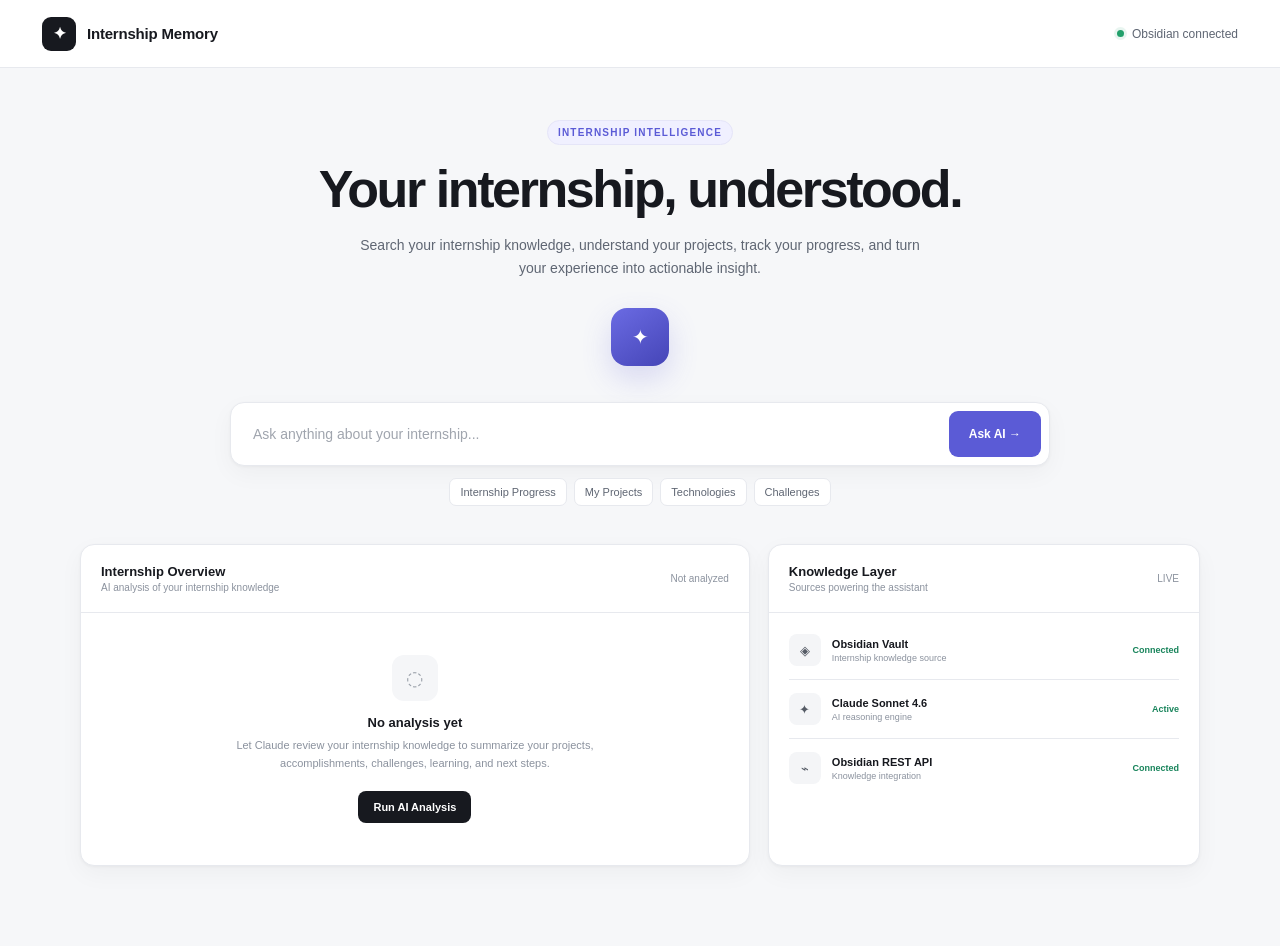
==== frontend/index.html @ 5cf458cc "Initial project deployment" ====
<!DOCTYPE html>
<html lang="en">

<head>

    <meta charset="UTF-8">

    <meta
        name="viewport"
        content="width=device-width, initial-scale=1.0"
    >

    <title>Internship Memory</title>

    <link
        rel="stylesheet"
        href="style.css"
    >

</head>


<body>


<!-- =========================================================
     TOP BAR
========================================================= -->

<header class="topbar">

    <div class="brand">

        <div class="brand-mark">
            ✦
        </div>

        <div class="brand-name">
            Internship Memory
        </div>

    </div>


    <div class="connection">

        <span class="connection-dot"></span>

        Obsidian connected

    </div>

</header>



<!-- =========================================================
     MAIN PAGE
========================================================= -->

<main class="page">


    <!-- =====================================================
         HERO
    ===================================================== -->

    <section class="hero">

        <div class="eyebrow">
            INTERNSHIP INTELLIGENCE
        </div>


        <h1>
            Your internship, understood.
        </h1>


        <p>
            Search your internship knowledge, understand your
            projects, track your progress, and turn your
            experience into actionable insight.
        </p>


        <div class="ai-core">
            ✦
        </div>

    </section>



    <!-- =====================================================
         ASK AI
    ===================================================== -->

    <section class="ask-section">

        <div class="ask-card">

            <div class="ask-row">

                <input
                    id="question"
                    class="question-input"
                    type="text"
                    placeholder="Ask anything about your internship..."
                    autocomplete="off"
                    onkeydown="handleEnter(event)"
                >


                <button
                    id="askButton"
                    class="ask-button"
                    onclick="askQuestion()"
                >
                    Ask AI →
                </button>

            </div>

        </div>



        <!-- =================================================
             QUICK PROMPTS
        ================================================= -->

        <div class="quick-prompts">


            <button
                class="quick-prompt"
                onclick="quickAsk('Summarize my internship progress so far.')"
            >
                Internship Progress
            </button>


            <button
                class="quick-prompt"
                onclick="quickAsk('What projects did I work on during my internship?')"
            >
                My Projects
            </button>


            <button
                class="quick-prompt"
                onclick="quickAsk('What technologies and tools did I use during my internship?')"
            >
                Technologies
            </button>


            <button
                class="quick-prompt"
                onclick="quickAsk('What challenges and blockers did I encounter during my internship?')"
            >
                Challenges
            </button>


        </div>

    </section>



    <!-- =====================================================
         AI RESPONSE
    ===================================================== -->

    <section
        id="answerWrapper"
        class="answer-wrapper"
    >

        <div class="answer-card">


            <!-- ANSWER HEADER -->

            <div class="answer-header">

                <div>

                    <div class="answer-title">
                        AI Response
                    </div>

                </div>


                <div class="answer-label">
                    INTERNSHIP KNOWLEDGE
                </div>

            </div>



            <!-- ANSWER CONTENT -->

            <div
                id="answerContent"
                class="answer-content"
            ></div>


        </div>

    </section>



    <!-- =====================================================
         DASHBOARD
    ===================================================== -->

    <section class="dashboard">


        <!-- =================================================
             INTERNSHIP OVERVIEW
        ================================================= -->

        <div class="panel">


            <!-- PANEL HEADER -->

            <div class="panel-header">

                <div>

                    <div class="panel-heading">

                        <strong>
                            Internship Overview
                        </strong>

                    </div>


                    <div class="panel-subtitle">

                        AI analysis of your internship
                        knowledge

                    </div>

                </div>


                <span
                    id="healthStatus"
                    class="panel-status"
                >
                    Not analyzed
                </span>

            </div>



            <!-- =================================================
                 EMPTY STATE
            ================================================= -->

            <div
                id="healthEmpty"
                class="health-empty"
            >

                <div class="empty-symbol">
                    ◌
                </div>


                <h3>
                    No analysis yet
                </h3>


                <p>
                    Let Claude review your internship knowledge
                    to summarize your projects, accomplishments,
                    challenges, learning, and next steps.
                </p>


                <button
                    id="healthButton"
                    class="health-button"
                    onclick="healthCheck()"
                >
                    Run AI Analysis
                </button>

            </div>



            <!-- =================================================
                 HEALTH CONTENT
            ================================================= -->

            <div
                id="healthContent"
                class="health-content"
            >


                <!-- SUMMARY -->

                <div class="health-summary">


                    <div class="health-status-left">

                        <span
                            id="healthIndicator"
                            class="health-indicator"
                        ></span>


                        <div>

                            <strong
                                id="healthTitle"
                            >
                                Internship Progress
                            </strong>


                            <span>
                                AI-generated assessment
                            </span>

                        </div>

                    </div>


                    <button
                        class="reanalyze-button"
                        onclick="healthCheck()"
                    >
                        Re-analyze
                    </button>

                </div>



                <!-- =================================================
                     STATISTICS
                ================================================= -->

                <div class="health-stats">


                    <!-- PROJECTS -->

                    <div class="health-stat high">

                        <span
                            id="highCount"
                            class="health-stat-number"
                        >
                            0
                        </span>


                        <span class="health-stat-label">
                            Projects
                        </span>

                    </div>



                    <!-- CHALLENGES -->

                    <div class="health-stat attention">

                        <span
                            id="attentionCount"
                            class="health-stat-number"
                        >
                            0
                        </span>


                        <span class="health-stat-label">
                            Challenges
                        </span>

                    </div>



                    <!-- TECHNOLOGIES -->

                    <div class="health-stat track">

                        <span
                            id="trackCount"
                            class="health-stat-number"
                        >
                            0
                        </span>


                        <span class="health-stat-label">
                            Technologies
                        </span>

                    </div>


                </div>



                <!-- =================================================
                     FINDINGS
                ================================================= -->

                <div
                    id="healthFindings"
                    class="health-findings"
                ></div>



                <!-- =================================================
                     NEXT STEPS
                ================================================= -->

                <div class="actions">


                    <div class="section-label">

                        Recommended Next Steps

                    </div>


                    <div
                        id="recommendedActions"
                        class="recommended-actions"
                    ></div>


                </div>


            </div>

        </div>



        <!-- =================================================
             KNOWLEDGE LAYER
        ================================================= -->

        <div class="panel">


            <!-- PANEL HEADER -->

            <div class="panel-header">

                <div>

                    <div class="panel-heading">

                        <strong>
                            Knowledge Layer
                        </strong>

                    </div>


                    <div class="panel-subtitle">

                        Sources powering the assistant

                    </div>

                </div>


                <span class="panel-status">
                    LIVE
                </span>

            </div>



            <!-- KNOWLEDGE COMPONENTS -->

            <div class="knowledge-body">


                <!-- =================================================
                     OBSIDIAN
                ================================================= -->

                <div class="knowledge-row">


                    <div class="knowledge-icon">
                        ◈
                    </div>


                    <div class="knowledge-info">

                        <strong>
                            Obsidian Vault
                        </strong>


                        <span>
                            Internship knowledge source
                        </span>

                    </div>


                    <div class="live-badge">
                        Connected
                    </div>

                </div>



                <!-- =================================================
                     CLAUDE
                ================================================= -->

                <div class="knowledge-row">


                    <div class="knowledge-icon">
                        ✦
                    </div>


                    <div class="knowledge-info">

                        <strong>
                            Claude Sonnet 4.6
                        </strong>


                        <span>
                            AI reasoning engine
                        </span>

                    </div>


                    <div class="live-badge">
                        Active
                    </div>

                </div>



                <!-- =================================================
                     REST API
                ================================================= -->

                <div class="knowledge-row">


                    <div class="knowledge-icon">
                        ⌁
                    </div>


                    <div class="knowledge-info">

                        <strong>
                            Obsidian REST API
                        </strong>


                        <span>
                            Knowledge integration
                        </span>

                    </div>


                    <div class="live-badge">
                        Connected
                    </div>

                </div>


            </div>

        </div>


    </section>


</main>



<!-- =========================================================
     JAVASCRIPT
========================================================= -->

<script src="script.js"></script>


</body>

</html>
---- frontend/style.css ----
/* =====================================================
   GLOBAL
===================================================== */

* {
    box-sizing: border-box;
}


:root {

    --background: #f6f7f9;

    --surface: #ffffff;

    --surface-soft: #fafafa;

    --border: #e7e9ee;

    --border-dark: #dfe2e8;

    --text: #17191f;

    --text-secondary: #5f6673;

    --text-muted: #8b929e;

    --primary: #5b5bd6;

    --primary-dark: #4747b8;

    --primary-soft: #f0f0ff;

    --red: #dc3f4f;

    --orange: #c87500;

    --green: #18845b;

    --green-soft: #edf9f4;

    --blue: #3b82c4;

    --purple: #7c5fc4;

    --shadow:
        0 1px 3px rgba(0, 0, 0, 0.04),
        0 8px 25px rgba(0, 0, 0, 0.04);
}


body {

    margin: 0;

    background: var(--background);

    color: var(--text);

    font-family:
        Inter,
        -apple-system,
        BlinkMacSystemFont,
        "Segoe UI",
        Roboto,
        Arial,
        sans-serif;

    min-height: 100vh;
}


button,
input {

    font-family: inherit;
}


/* =====================================================
   TOP BAR
===================================================== */

.topbar {

    height: 68px;

    background: rgba(255, 255, 255, 0.94);

    border-bottom: 1px solid var(--border);

    display: flex;

    align-items: center;

    justify-content: space-between;

    padding: 0 42px;

    position: sticky;

    top: 0;

    z-index: 10;

    backdrop-filter: blur(14px);
}


.brand {

    display: flex;

    align-items: center;

    gap: 11px;
}


.brand-mark {

    width: 34px;

    height: 34px;

    border-radius: 9px;

    display: flex;

    align-items: center;

    justify-content: center;

    background: #17191f;

    color: white;

    font-size: 16px;

    font-weight: 700;
}


.brand-name {

    font-size: 15px;

    font-weight: 650;

    letter-spacing: -0.2px;
}


.connection {

    display: flex;

    align-items: center;

    gap: 8px;

    font-size: 12px;

    color: var(--text-secondary);
}


.connection-dot {

    width: 7px;

    height: 7px;

    border-radius: 50%;

    background: #22a06b;

    box-shadow:
        0 0 0 3px rgba(34, 160, 107, 0.10);
}


/* =====================================================
   PAGE
===================================================== */

.page {

    width: min(
        1120px,
        calc(100% - 48px)
    );

    margin: 0 auto;

    padding: 52px 0 80px;
}


/* =====================================================
   HERO
===================================================== */

.hero {

    max-width: 760px;

    margin: 0 auto 36px;

    text-align: center;
}


.eyebrow {

    display: inline-flex;

    align-items: center;

    padding: 6px 10px;

    border: 1px solid #e5e5f8;

    background: var(--primary-soft);

    border-radius: 20px;

    color: var(--primary);

    font-size: 10px;

    font-weight: 700;

    letter-spacing: 1.2px;

    margin-bottom: 17px;
}


.hero h1 {

    margin: 0;

    font-size: clamp(
        34px,
        5vw,
        52px
    );

    line-height: 1.05;

    letter-spacing: -2.4px;

    font-weight: 700;
}


.hero p {

    max-width: 590px;

    margin: 17px auto 0;

    color: var(--text-secondary);

    font-size: 14px;

    line-height: 1.7;
}


.ai-core {

    width: 58px;

    height: 58px;

    margin: 27px auto 0;

    border-radius: 16px;

    background:
        linear-gradient(
            145deg,
            #6b6be3,
            #4545b7
        );

    display: flex;

    align-items: center;

    justify-content: center;

    color: white;

    font-size: 20px;

    box-shadow:
        0 12px 30px
        rgba(91, 91, 214, 0.20);
}


/* =====================================================
   ASK AI
===================================================== */

.ask-section {

    max-width: 820px;

    margin: 0 auto;
}


.ask-card {

    background: var(--surface);

    border: 1px solid var(--border);

    border-radius: 14px;

    padding: 8px;

    box-shadow: var(--shadow);

    transition: 0.2s ease;
}


.ask-card:focus-within {

    border-color: #bdbdf1;

    box-shadow:
        0 1px 3px rgba(0,0,0,.04),
        0 8px 28px rgba(91,91,214,.08);
}


.ask-row {

    display: flex;

    gap: 8px;
}


.question-input {

    flex: 1;

    border: 0;

    outline: none;

    background: transparent;

    padding: 15px 14px;

    font-size: 14px;

    color: var(--text);
}


.question-input::placeholder {

    color: #a0a5ae;
}


.ask-button {

    border: 0;

    background: var(--primary);

    color: white;

    border-radius: 9px;

    padding: 0 20px;

    font-size: 12px;

    font-weight: 650;

    cursor: pointer;

    transition: 0.2s;
}


.ask-button:hover {

    background: var(--primary-dark);
}


.ask-button:disabled {

    opacity: 0.55;

    cursor: not-allowed;
}


/* =====================================================
   QUICK PROMPTS
===================================================== */

.quick-prompts {

    display: flex;

    align-items: center;

    justify-content: center;

    flex-wrap: wrap;

    gap: 7px;

    margin-top: 12px;
}


.quick-prompt {

    border: 1px solid var(--border);

    background: white;

    color: var(--text-secondary);

    border-radius: 7px;

    padding: 7px 10px;

    font-size: 11px;

    cursor: pointer;

    transition: 0.18s;
}


.quick-prompt:hover {

    border-color: #c9c9ef;

    background: var(--primary-soft);

    color: var(--primary);
}


/* =====================================================
   AI ANSWER
===================================================== */

.answer-wrapper {

    display: none;

    max-width: 820px;

    margin: 20px auto 0;
}


.answer-card {

    background: white;

    border: 1px solid var(--border);

    border-radius: 14px;

    padding: 24px;

    box-shadow: var(--shadow);
}


.answer-header {

    display: flex;

    align-items: center;

    justify-content: space-between;

    padding-bottom: 15px;

    margin-bottom: 16px;

    border-bottom: 1px solid var(--border);
}


.answer-title {

    font-size: 13px;

    font-weight: 650;
}


.answer-label {

    font-size: 10px;

    color: var(--primary);

    background: var(--primary-soft);

    padding: 5px 8px;

    border-radius: 5px;

    font-weight: 650;
}


.answer-main {

    color: #292d35;

    font-size: 14px;

    line-height: 1.8;
}


/* =====================================================
   AI RESPONSE FORMATTING
===================================================== */

.ai-heading {

    margin: 18px 0 8px;

    color: var(--text);

    font-weight: 700;

    letter-spacing: -0.2px;
}


h2.ai-heading {

    font-size: 18px;

    line-height: 1.3;
}


h3.ai-heading {

    font-size: 15px;

    line-height: 1.4;
}


h4.ai-heading {

    font-size: 13px;

    line-height: 1.4;
}


.answer-main strong {

    color: var(--text);

    font-weight: 700;
}


.answer-main em {

    color: var(--text-secondary);
}


.ai-bullet {

    display: flex;

    align-items: flex-start;

    gap: 9px;

    margin: 7px 0;

    color: #424751;

    line-height: 1.6;
}


.ai-bullet span:first-child {

    color: var(--primary);

    font-weight: 700;

    flex-shrink: 0;
}


.ai-numbered {

    display: flex;

    align-items: flex-start;

    gap: 9px;

    margin: 8px 0;

    color: #424751;

    line-height: 1.6;
}


.ai-numbered .number {

    min-width: 20px;

    height: 20px;

    display: flex;

    align-items: center;

    justify-content: center;

    border-radius: 6px;

    background: var(--primary-soft);

    color: var(--primary);

    font-size: 9px;

    font-weight: 700;

    flex-shrink: 0;
}


.ai-divider {

    height: 1px;

    background: var(--border);

    margin: 17px 0;
}


.ai-space {

    height: 9px;
}


/* =====================================================
   KEY POINTS
===================================================== */

.answer-section {

    margin-top: 22px;

    padding-top: 18px;

    border-top: 1px solid var(--border);
}


.answer-section-title {

    margin-bottom: 10px;

    color: #6b7280;

    font-size: 9px;

    font-weight: 700;

    letter-spacing: .8px;

    text-transform: uppercase;
}


.key-points {

    display: flex;

    flex-direction: column;

    gap: 7px;
}


.key-point {

    display: flex;

    align-items: flex-start;

    gap: 9px;

    padding: 9px 11px;

    background: #fafafa;

    border: 1px solid #eceef1;

    border-radius: 7px;

    color: #555c68;

    font-size: 11px;

    line-height: 1.5;

    transition: .18s ease;
}


.key-point:hover {

    border-color: #dcdfea;

    background: #f8f8fb;
}


.point-icon {

    width: 17px;

    height: 17px;

    flex-shrink: 0;

    display: flex;

    align-items: center;

    justify-content: center;

    background: var(--green-soft);

    color: var(--green);

    border-radius: 50%;

    font-size: 9px;

    font-weight: 700;
}


/* =====================================================
   SOURCES
===================================================== */

.answer-sources {

    display: flex;

    flex-wrap: wrap;

    gap: 6px;
}


.answer-source {

    padding: 6px 9px;

    background: #f4f5f7;

    border: 1px solid #e5e7eb;

    border-radius: 6px;

    color: #5f6673;

    font-size: 9px;

    white-space: nowrap;

    transition: .18s ease;
}


.answer-source:hover {

    background: var(--primary-soft);

    border-color: #d9d9f4;

    color: var(--primary);
}


/* =====================================================
   AI LOADING
===================================================== */

.ai-loading {

    display: flex;

    align-items: center;

    gap: 9px;

    color: var(--primary);

    font-size: 12px;
}


.loading-dot {

    width: 7px;

    height: 7px;

    border-radius: 50%;

    background: var(--primary);

    animation: loadingPulse 1s infinite;
}


@keyframes loadingPulse {

    0%,
    100% {

        opacity: .3;

        transform: scale(.8);

    }

    50% {

        opacity: 1;

        transform: scale(1);

    }
}


/* =====================================================
   ANSWER ERROR
===================================================== */

.answer-error {

    display: flex;

    flex-direction: column;

    gap: 5px;

    color: var(--red);

    font-size: 12px;
}


.answer-error span {

    color: #737987;

    font-size: 10px;
}


/* =====================================================
   DASHBOARD
===================================================== */

.dashboard {

    display: grid;

    grid-template-columns:
        1.55fr 1fr;

    gap: 18px;

    margin-top: 38px;
}


.panel {

    background: white;

    border: 1px solid var(--border);

    border-radius: 14px;

    box-shadow: var(--shadow);

    overflow: hidden;
}


.panel-header {

    display: flex;

    align-items: center;

    justify-content: space-between;

    padding: 19px 20px;

    border-bottom: 1px solid var(--border);
}


.panel-heading {

    display: flex;

    align-items: center;

    gap: 9px;
}


.panel-heading strong {

    font-size: 13px;

    font-weight: 650;
}


.panel-subtitle {

    font-size: 10px;

    color: var(--text-muted);

    margin-top: 3px;
}


.panel-status {

    font-size: 10px;

    color: var(--text-muted);
}


/* =====================================================
   HEALTH EMPTY
===================================================== */

.health-empty {

    padding: 42px 25px;

    text-align: center;
}


.empty-symbol {

    width: 46px;

    height: 46px;

    margin: 0 auto 14px;

    border-radius: 12px;

    display: flex;

    align-items: center;

    justify-content: center;

    background: #f5f6f8;

    color: #9ba1aa;

    font-size: 20px;
}


.health-empty h3 {

    margin: 0;

    font-size: 13px;

    font-weight: 650;
}


.health-empty p {

    max-width: 380px;

    margin: 7px auto 19px;

    color: var(--text-muted);

    font-size: 11px;

    line-height: 1.6;
}


.health-button {

    border: 0;

    background: #17191f;

    color: white;

    border-radius: 8px;

    padding: 10px 15px;

    font-size: 11px;

    font-weight: 650;

    cursor: pointer;

    transition: .18s ease;
}


.health-button:hover {

    background: #30333b;

    transform: translateY(-1px);
}


.health-button:disabled {

    opacity: .6;

    cursor: wait;

    transform: none;
}


/* =====================================================
   HEALTH CONTENT
===================================================== */

.health-content {

    display: none;

    padding: 18px 20px 22px;
}


.health-summary {

    display: flex;

    align-items: center;

    justify-content: space-between;

    padding: 13px;

    background: var(--surface-soft);

    border: 1px solid var(--border);

    border-radius: 9px;

    margin-bottom: 14px;
}


.health-status-left {

    display: flex;

    align-items: center;

    gap: 9px;
}


.health-indicator {

    width: 8px;

    height: 8px;

    border-radius: 50%;

    background: var(--orange);

    box-shadow:
        0 0 0 3px
        rgba(200, 117, 0, .08);
}


.health-status-left strong {

    display: block;

    font-size: 12px;
}


.health-status-left span {

    display: block;

    margin-top: 3px;

    font-size: 9px;

    color: var(--text-muted);
}


.reanalyze-button {

    border: 1px solid var(--border-dark);

    background: white;

    color: var(--text-secondary);

    border-radius: 6px;

    padding: 6px 9px;

    font-size: 10px;

    cursor: pointer;

    transition: .18s ease;
}


.reanalyze-button:hover {

    border-color: #c8cad1;

    background: #fafafa;
}


/* =====================================================
   HEALTH STATS
===================================================== */

.health-stats {

    display: grid;

    grid-template-columns:
        repeat(3, 1fr);

    gap: 8px;

    margin-bottom: 16px;
}


.health-stat {

    padding: 12px;

    border: 1px solid var(--border);

    border-radius: 8px;

    background: white;

    transition: .18s ease;
}


.health-stat:hover {

    transform: translateY(-1px);

    box-shadow:
        0 5px 15px
        rgba(0,0,0,.035);
}


.health-stat-number {

    display: block;

    font-size: 21px;

    font-weight: 700;

    line-height: 1;
}


.health-stat-label {

    display: block;

    margin-top: 6px;

    font-size: 9px;

    color: var(--text-muted);
}


.health-stat.high .health-stat-number {

    color: var(--primary);
}


.health-stat.attention .health-stat-number {

    color: var(--orange);
}


.health-stat.track .health-stat-number {

    color: var(--green);
}


/* =====================================================
   FINDINGS
===================================================== */

.section-label {

    margin: 22px 0 10px;

    font-size: 9px;

    font-weight: 700;

    text-transform: uppercase;

    letter-spacing: .7px;

    color: var(--text-muted);
}


.finding {

    border: 1px solid var(--border);

    border-radius: 9px;

    margin-bottom: 7px;

    overflow: hidden;

    background: white;

    transition:
        border-color .2s,
        box-shadow .2s;
}


.finding:hover {

    border-color: #d8dae0;

    box-shadow:
        0 3px 12px
        rgba(0,0,0,.025);
}


.finding-header {

    min-height: 51px;

    padding: 10px 12px;

    display: flex;

    align-items: center;

    justify-content: space-between;

    cursor: pointer;
}


.finding-header:hover {

    background: #fafafa;
}


.finding-main {

    display: flex;

    align-items: center;

    gap: 9px;
}


.finding-dot {

    width: 7px;

    height: 7px;

    border-radius: 50%;

    flex-shrink: 0;
}


/* =====================================================
   FINDING TYPES
===================================================== */

.finding-dot.project {

    background: var(--primary);

}


.finding-dot.accomplishment {

    background: var(--green);

}


.finding-dot.challenge {

    background: var(--orange);

}


.finding-dot.learning {

    background: var(--purple);

}


.finding-dot.focus {

    background: var(--blue);

}


/* Backward compatibility */

.finding-dot.high {

    background: var(--red);

}


.finding-dot.attention {

    background: var(--orange);

}


.finding-title {

    font-size: 11px;

    font-weight: 650;
}


.finding-arrow {

    color: #9ca1aa;

    font-size: 15px;

    line-height: 1;
}


.finding-body {

    display: none;

    padding:
        0 12px 14px 28px;

    border-top:
        1px solid var(--border);

    animation:
        revealFinding .18s ease;
}


@keyframes revealFinding {

    from {

        opacity: 0;

        transform:
            translateY(-3px);

    }

    to {

        opacity: 1;

        transform:
            translateY(0);

    }
}


.finding-field {

    margin-top: 12px;
}


.finding-label {

    font-size: 9px;

    font-weight: 700;

    color: var(--text-secondary);

    text-transform: uppercase;

    letter-spacing: .5px;
}


.finding-text {

    margin: 5px 0 0;

    color: var(--text-secondary);

    font-size: 10px;

    line-height: 1.6;
}


/* =====================================================
   SOURCES
===================================================== */

.sources {

    display: flex;

    flex-wrap: wrap;

    gap: 6px;

    margin-top: 8px;
}


.source {

    display: inline-flex;

    align-items: center;

    padding: 5px 8px;

    background: #f5f6f8;

    border: 1px solid #e5e7eb;

    border-radius: 6px;

    color: #5f6673;

    font-size: 9px;

    line-height: 1;

    white-space: nowrap;
}


/* =====================================================
   ACTIONS
===================================================== */

.actions {

    margin-top: 18px;

    padding-top: 16px;

    border-top:
        1px solid var(--border);
}


.action {

    display: flex;

    gap: 10px;

    padding: 9px 0;

    border-bottom:
        1px solid var(--border);
}


.action:last-child {

    border-bottom: 0;
}


.action-number {

    width: 21px;

    height: 21px;

    border-radius: 6px;

    display: flex;

    align-items: center;

    justify-content: center;

    background: #f2f3f5;

    color: #555b65;

    font-size: 9px;

    font-weight: 700;

    flex-shrink: 0;
}


.action-title {

    font-size: 10px;

    font-weight: 650;
}


.action-reason {

    margin-top: 3px;

    color: var(--text-muted);

    font-size: 9px;

    line-height: 1.5;
}


/* =====================================================
   KNOWLEDGE LAYER
===================================================== */

.knowledge-body {

    padding: 8px 20px 16px;
}


.knowledge-row {

    display: flex;

    align-items: center;

    gap: 11px;

    padding: 13px 0;

    border-bottom:
        1px solid var(--border);
}


.knowledge-row:last-child {

    border-bottom: 0;
}


.knowledge-icon {

    width: 32px;

    height: 32px;

    border-radius: 8px;

    display: flex;

    align-items: center;

    justify-content: center;

    background: #f4f5f7;

    color: #555b65;

    font-size: 13px;
}


.knowledge-info strong {

    display: block;

    font-size: 11px;

    font-weight: 650;
}


.knowledge-info span {

    display: block;

    margin-top: 3px;

    color: var(--text-muted);

    font-size: 9px;
}


.live-badge {

    margin-left: auto;

    color: var(--green);

    font-size: 9px;

    font-weight: 650;
}


/* =====================================================
   RESPONSIVE
===================================================== */

@media (max-width: 820px) {

    .topbar {

        padding: 0 20px;
    }


    .page {

        width:
            min(
                100% - 28px,
                700px
            );

        padding-top: 38px;
    }


    .dashboard {

        grid-template-columns: 1fr;
    }

}


@media (max-width: 560px) {

    .connection {

        display: none;
    }


    .hero h1 {

        letter-spacing: -1.7px;
    }


    .ask-row {

        flex-direction: column;
    }


    .ask-button {

        height: 42px;
    }


    .health-stats {

        grid-template-columns: 1fr;
    }


    .answer-card {

        padding: 18px;
    }


    .answer-header {

        align-items: flex-start;

        gap: 10px;
    }


    .health-summary {

        align-items: flex-start;

        gap: 10px;
    }


    .reanalyze-button {

        flex-shrink: 0;
    }

}
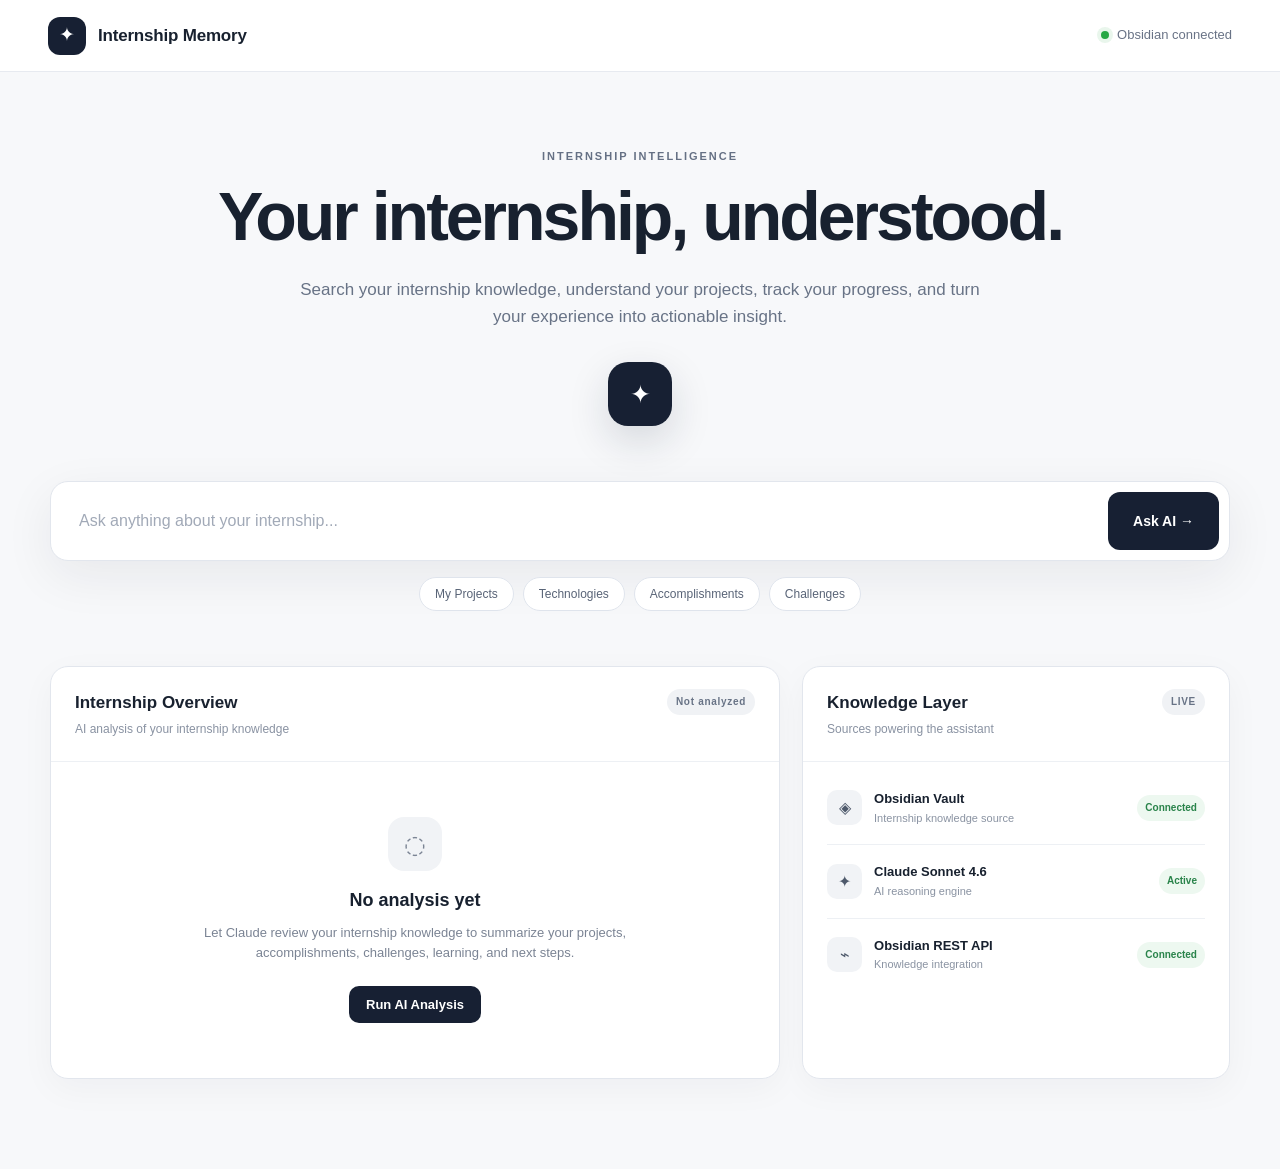
==== commit 952173d8: "Connect frontend to deployed API" ====
--- a/frontend/index.html
+++ b/frontend/index.html
@@ -2,7 +2,6 @@
 <html lang="en">
 
 <head>
-
     <meta charset="UTF-8">
 
     <meta
@@ -10,72 +9,47 @@
         content="width=device-width, initial-scale=1.0"
     >
 
-    <title>Internship Memory</title>
+    <title>AI Internship Memory Assistant</title>
 
     <link
         rel="stylesheet"
         href="style.css"
     >
-
 </head>
 
-
 <body>
 
-
-<!-- =========================================================
-     TOP BAR
-========================================================= -->
-
 <header class="topbar">
 
     <div class="brand">
-
-        <div class="brand-mark">
-            ✦
-        </div>
+        <div class="brand-mark">✦</div>
 
         <div class="brand-name">
             Internship Memory
         </div>
-
     </div>
 
-
     <div class="connection">
-
         <span class="connection-dot"></span>
-
         Obsidian connected
-
     </div>
 
 </header>
 
 
-
-<!-- =========================================================
-     MAIN PAGE
-========================================================= -->
-
 <main class="page">
 
-
-    <!-- =====================================================
-         HERO
-    ===================================================== -->
+    <!-- HERO -->
 
     <section class="hero">
 
         <div class="eyebrow">
             INTERNSHIP INTELLIGENCE
         </div>
-
 
         <h1>
             Your internship, understood.
         </h1>
-
 
         <p>
             Search your internship knowledge, understand your
@@ -83,7 +57,6 @@
             experience into actionable insight.
         </p>
 
-
         <div class="ai-core">
             ✦
         </div>
@@ -91,10 +64,7 @@
     </section>
 
 
-
-    <!-- =====================================================
-         ASK AI
-    ===================================================== -->
+    <!-- ASK AI -->
 
     <section class="ask-section">
 
@@ -108,9 +78,7 @@
                     type="text"
                     placeholder="Ask anything about your internship..."
                     autocomplete="off"
-                    onkeydown="handleEnter(event)"
                 >
-
 
                 <button
                     id="askButton"
@@ -125,21 +93,9 @@
         </div>
 
 
-
-        <!-- =================================================
-             QUICK PROMPTS
-        ================================================= -->
+        <!-- QUICK QUESTIONS -->
 
         <div class="quick-prompts">
-
-
-            <button
-                class="quick-prompt"
-                onclick="quickAsk('Summarize my internship progress so far.')"
-            >
-                Internship Progress
-            </button>
-
 
             <button
                 class="quick-prompt"
@@ -148,7 +104,6 @@
                 My Projects
             </button>
 
-
             <button
                 class="quick-prompt"
                 onclick="quickAsk('What technologies and tools did I use during my internship?')"
@@ -156,6 +111,12 @@
                 Technologies
             </button>
 
+            <button
+                class="quick-prompt"
+                onclick="quickAsk('What accomplishments did I achieve during my internship?')"
+            >
+                Accomplishments
+            </button>
 
             <button
                 class="quick-prompt"
@@ -164,16 +125,12 @@
                 Challenges
             </button>
 
-
         </div>
 
     </section>
 
 
-
-    <!-- =====================================================
-         AI RESPONSE
-    ===================================================== -->
+    <!-- AI RESPONSE -->
 
     <section
         id="answerWrapper"
@@ -182,19 +139,13 @@
 
         <div class="answer-card">
 
-
-            <!-- ANSWER HEADER -->
-
             <div class="answer-header">
 
                 <div>
-
                     <div class="answer-title">
                         AI Response
                     </div>
-
-                </div>
-
+                </div>
 
                 <div class="answer-label">
                     INTERNSHIP KNOWLEDGE
@@ -202,60 +153,43 @@
 
             </div>
 
-
-
-            <!-- ANSWER CONTENT -->
 
             <div
                 id="answerContent"
                 class="answer-content"
-            ></div>
-
+            >
+                Ask a question to search your internship knowledge.
+            </div>
 
         </div>
 
     </section>
 
 
-
-    <!-- =====================================================
-         DASHBOARD
-    ===================================================== -->
+    <!-- DASHBOARD -->
 
     <section class="dashboard">
 
 
-        <!-- =================================================
-             INTERNSHIP OVERVIEW
-        ================================================= -->
+        <!-- INTERNSHIP OVERVIEW -->
 
         <div class="panel">
 
-
-            <!-- PANEL HEADER -->
-
             <div class="panel-header">
 
                 <div>
 
                     <div class="panel-heading">
-
                         <strong>
                             Internship Overview
                         </strong>
-
-                    </div>
-
+                    </div>
 
                     <div class="panel-subtitle">
-
-                        AI analysis of your internship
-                        knowledge
-
-                    </div>
-
-                </div>
-
+                        AI analysis of your internship knowledge
+                    </div>
+
+                </div>
 
                 <span
                     id="healthStatus"
@@ -267,10 +201,7 @@
             </div>
 
 
-
-            <!-- =================================================
-                 EMPTY STATE
-            ================================================= -->
+            <!-- EMPTY STATE -->
 
             <div
                 id="healthEmpty"
@@ -281,18 +212,15 @@
                     ◌
                 </div>
 
-
                 <h3>
                     No analysis yet
                 </h3>
-
 
                 <p>
                     Let Claude review your internship knowledge
                     to summarize your projects, accomplishments,
                     challenges, learning, and next steps.
                 </p>
-
 
                 <button
                     id="healthButton"
@@ -305,21 +233,14 @@
             </div>
 
 
-
-            <!-- =================================================
-                 HEALTH CONTENT
-            ================================================= -->
+            <!-- HEALTH CONTENT -->
 
             <div
                 id="healthContent"
                 class="health-content"
             >
 
-
-                <!-- SUMMARY -->
-
                 <div class="health-summary">
-
 
                     <div class="health-status-left">
 
@@ -328,15 +249,11 @@
                             class="health-indicator"
                         ></span>
 
-
                         <div>
 
-                            <strong
-                                id="healthTitle"
-                            >
+                            <strong id="healthTitle">
                                 Internship Progress
                             </strong>
-
 
                             <span>
                                 AI-generated assessment
@@ -345,7 +262,6 @@
                         </div>
 
                     </div>
-
 
                     <button
                         class="reanalyze-button"
@@ -357,18 +273,11 @@
                 </div>
 
 
-
-                <!-- =================================================
-                     STATISTICS
-                ================================================= -->
+                <!-- STATISTICS -->
 
                 <div class="health-stats">
 
-
-                    <!-- PROJECTS -->
-
-                    <div class="health-stat high">
-
+                    <div class="health-stat">
                         <span
                             id="highCount"
                             class="health-stat-number"
@@ -376,19 +285,13 @@
                             0
                         </span>
 
-
                         <span class="health-stat-label">
                             Projects
                         </span>
-
-                    </div>
-
-
-
-                    <!-- CHALLENGES -->
-
-                    <div class="health-stat attention">
-
+                    </div>
+
+
+                    <div class="health-stat">
                         <span
                             id="attentionCount"
                             class="health-stat-number"
@@ -396,19 +299,13 @@
                             0
                         </span>
 
-
                         <span class="health-stat-label">
                             Challenges
                         </span>
-
-                    </div>
-
-
-
-                    <!-- TECHNOLOGIES -->
-
-                    <div class="health-stat track">
-
+                    </div>
+
+
+                    <div class="health-stat">
                         <span
                             id="trackCount"
                             class="health-stat-number"
@@ -416,21 +313,15 @@
                             0
                         </span>
 
-
                         <span class="health-stat-label">
                             Technologies
                         </span>
-
-                    </div>
-
-
-                </div>
-
-
-
-                <!-- =================================================
-                     FINDINGS
-                ================================================= -->
+                    </div>
+
+                </div>
+
+
+                <!-- FINDINGS -->
 
                 <div
                     id="healthFindings"
@@ -438,66 +329,45 @@
                 ></div>
 
 
-
-                <!-- =================================================
-                     NEXT STEPS
-                ================================================= -->
+                <!-- NEXT STEPS -->
 
                 <div class="actions">
 
-
                     <div class="section-label">
-
                         Recommended Next Steps
-
-                    </div>
-
+                    </div>
 
                     <div
                         id="recommendedActions"
                         class="recommended-actions"
                     ></div>
 
-
-                </div>
-
-
-            </div>
-
-        </div>
-
-
-
-        <!-- =================================================
-             KNOWLEDGE LAYER
-        ================================================= -->
+                </div>
+
+            </div>
+
+        </div>
+
+
+        <!-- KNOWLEDGE LAYER -->
 
         <div class="panel">
 
-
-            <!-- PANEL HEADER -->
-
             <div class="panel-header">
 
                 <div>
 
                     <div class="panel-heading">
-
                         <strong>
                             Knowledge Layer
                         </strong>
-
-                    </div>
-
+                    </div>
 
                     <div class="panel-subtitle">
-
                         Sources powering the assistant
-
-                    </div>
-
-                </div>
-
+                    </div>
+
+                </div>
 
                 <span class="panel-status">
                     LIVE
@@ -506,23 +376,16 @@
             </div>
 
 
-
-            <!-- KNOWLEDGE COMPONENTS -->
-
             <div class="knowledge-body">
 
 
-                <!-- =================================================
-                     OBSIDIAN
-                ================================================= -->
+                <!-- OBSIDIAN -->
 
                 <div class="knowledge-row">
-
 
                     <div class="knowledge-icon">
                         ◈
                     </div>
-
 
                     <div class="knowledge-info">
 
@@ -530,14 +393,12 @@
                             Obsidian Vault
                         </strong>
 
-
                         <span>
                             Internship knowledge source
                         </span>
 
                     </div>
 
-
                     <div class="live-badge">
                         Connected
                     </div>
@@ -545,18 +406,13 @@
                 </div>
 
 
-
-                <!-- =================================================
-                     CLAUDE
-                ================================================= -->
+                <!-- CLAUDE -->
 
                 <div class="knowledge-row">
-
 
                     <div class="knowledge-icon">
                         ✦
                     </div>
-
 
                     <div class="knowledge-info">
 
@@ -564,14 +420,12 @@
                             Claude Sonnet 4.6
                         </strong>
 
-
                         <span>
                             AI reasoning engine
                         </span>
 
                     </div>
 
-
                     <div class="live-badge">
                         Active
                     </div>
@@ -579,18 +433,13 @@
                 </div>
 
 
-
-                <!-- =================================================
-                     REST API
-                ================================================= -->
+                <!-- REST API -->
 
                 <div class="knowledge-row">
-
 
                     <div class="knowledge-icon">
                         ⌁
                     </div>
-
 
                     <div class="knowledge-info">
 
@@ -598,40 +447,28 @@
                             Obsidian REST API
                         </strong>
 
-
                         <span>
                             Knowledge integration
                         </span>
 
                     </div>
 
-
                     <div class="live-badge">
                         Connected
                     </div>
 
                 </div>
 
-
-            </div>
-
-        </div>
-
+            </div>
+
+        </div>
 
     </section>
 
-
 </main>
 
 
-
-<!-- =========================================================
-     JAVASCRIPT
-========================================================= -->
-
 <script src="script.js"></script>
 
-
 </body>
-
 </html>
--- a/frontend/style.css
+++ b/frontend/style.css
@@ -1,93 +1,43 @@
-/* =====================================================
-   GLOBAL
-===================================================== */
-
 * {
     box-sizing: border-box;
 }
 
 
-:root {
-
-    --background: #f6f7f9;
-
-    --surface: #ffffff;
-
-    --surface-soft: #fafafa;
-
-    --border: #e7e9ee;
-
-    --border-dark: #dfe2e8;
-
-    --text: #17191f;
-
-    --text-secondary: #5f6673;
-
-    --text-muted: #8b929e;
-
-    --primary: #5b5bd6;
-
-    --primary-dark: #4747b8;
-
-    --primary-soft: #f0f0ff;
-
-    --red: #dc3f4f;
-
-    --orange: #c87500;
-
-    --green: #18845b;
-
-    --green-soft: #edf9f4;
-
-    --blue: #3b82c4;
-
-    --purple: #7c5fc4;
-
-    --shadow:
-        0 1px 3px rgba(0, 0, 0, 0.04),
-        0 8px 25px rgba(0, 0, 0, 0.04);
+html {
+    scroll-behavior: smooth;
 }
 
 
 body {
-
     margin: 0;
-
-    background: var(--background);
-
-    color: var(--text);
 
     font-family:
         Inter,
         -apple-system,
         BlinkMacSystemFont,
         "Segoe UI",
-        Roboto,
-        Arial,
         sans-serif;
 
-    min-height: 100vh;
-}
-
-
-button,
-input {
-
-    font-family: inherit;
-}
-
-
-/* =====================================================
+    background:
+        #f7f8fa;
+
+    color:
+        #18212f;
+
+    line-height: 1.6;
+}
+
+
+/* ============================================================
    TOP BAR
-===================================================== */
+============================================================ */
 
 .topbar {
 
-    height: 68px;
-
-    background: rgba(255, 255, 255, 0.94);
-
-    border-bottom: 1px solid var(--border);
+    height: 72px;
+
+    padding:
+        0 48px;
 
     display: flex;
 
@@ -95,15 +45,16 @@
 
     justify-content: space-between;
 
-    padding: 0 42px;
+    background: #ffffff;
+
+    border-bottom:
+        1px solid #e7eaf0;
 
     position: sticky;
 
     top: 0;
 
-    z-index: 10;
-
-    backdrop-filter: blur(14px);
+    z-index: 100;
 }
 
 
@@ -113,17 +64,17 @@
 
     align-items: center;
 
-    gap: 11px;
+    gap: 12px;
 }
 
 
 .brand-mark {
 
-    width: 34px;
-
-    height: 34px;
-
-    border-radius: 9px;
+    width: 38px;
+
+    height: 38px;
+
+    border-radius: 12px;
 
     display: flex;
 
@@ -131,1672 +82,1369 @@
 
     justify-content: center;
 
-    background: #17191f;
-
-    color: white;
+    background:
+        #172033;
+
+    color:
+        #ffffff;
+
+    font-size: 19px;
+}
+
+
+.brand-name {
+
+    font-size: 17px;
+
+    font-weight: 700;
+
+    letter-spacing:
+        -0.2px;
+}
+
+
+.connection {
+
+    display: flex;
+
+    align-items: center;
+
+    gap: 8px;
+
+    font-size: 13px;
+
+    color: #697386;
+}
+
+
+.connection-dot {
+
+    width: 8px;
+
+    height: 8px;
+
+    border-radius: 50%;
+
+    background: #28a745;
+
+    box-shadow:
+        0 0 0 4px rgba(40, 167, 69, 0.1);
+}
+
+
+/* ============================================================
+   PAGE
+============================================================ */
+
+.page {
+
+    width: min(
+        1180px,
+        calc(100% - 40px)
+    );
+
+    margin:
+        0 auto;
+
+    padding:
+        70px 0 90px;
+}
+
+
+/* ============================================================
+   HERO
+============================================================ */
+
+.hero {
+
+    text-align: center;
+
+    max-width: 850px;
+
+    margin:
+        0 auto 55px;
+
+    position: relative;
+}
+
+
+.eyebrow {
+
+    display: inline-block;
+
+    font-size: 11px;
+
+    font-weight: 800;
+
+    letter-spacing: 2px;
+
+    color: #657084;
+
+    margin-bottom: 15px;
+}
+
+
+.hero h1 {
+
+    margin: 0;
+
+    font-size:
+        clamp(42px, 6vw, 68px);
+
+    line-height: 1.05;
+
+    letter-spacing:
+        -3px;
+
+    color: #18212f;
+}
+
+
+.hero p {
+
+    max-width: 680px;
+
+    margin:
+        24px auto 0;
+
+    font-size: 17px;
+
+    color: #687386;
+
+}
+
+
+.ai-core {
+
+    width: 64px;
+
+    height: 64px;
+
+    margin:
+        32px auto 0;
+
+    border-radius: 20px;
+
+    display: flex;
+
+    align-items: center;
+
+    justify-content: center;
+
+    background:
+        #172033;
+
+    color:
+        #ffffff;
+
+    font-size: 25px;
+
+    box-shadow:
+        0 15px 40px
+        rgba(23, 32, 51, 0.15);
+}
+
+
+/* ============================================================
+   ASK
+============================================================ */
+
+.ask-section {
+
+    margin-bottom: 55px;
+}
+
+
+.ask-card {
+
+    padding: 10px;
+
+    background:
+        #ffffff;
+
+    border:
+        1px solid #e2e6ed;
+
+    border-radius: 18px;
+
+    box-shadow:
+        0 15px 50px
+        rgba(24, 33, 47, 0.07);
+}
+
+
+.ask-row {
+
+    display: flex;
+
+    gap: 10px;
+}
+
+
+.question-input {
+
+    flex: 1;
+
+    min-width: 0;
+
+    height: 58px;
+
+    border: none;
+
+    outline: none;
+
+    padding:
+        0 18px;
 
     font-size: 16px;
 
+    color: #18212f;
+
+    background: transparent;
+}
+
+
+.question-input::placeholder {
+    color: #a1a9b7;
+}
+
+
+.ask-button {
+
+    border: none;
+
+    border-radius: 12px;
+
+    padding:
+        0 25px;
+
+    background:
+        #172033;
+
+    color:
+        #ffffff;
+
+    font-size: 14px;
+
     font-weight: 700;
-}
-
-
-.brand-name {
+
+    cursor: pointer;
+
+    transition:
+        transform 0.2s,
+        opacity 0.2s;
+}
+
+
+.ask-button:hover {
+    transform: translateY(-1px);
+}
+
+
+.ask-button:disabled {
+
+    opacity: 0.6;
+
+    cursor: wait;
+}
+
+
+/* ============================================================
+   QUICK PROMPTS
+============================================================ */
+
+.quick-prompts {
+
+    display: flex;
+
+    flex-wrap: wrap;
+
+    justify-content: center;
+
+    gap: 9px;
+
+    margin-top: 16px;
+}
+
+
+.quick-prompt {
+
+    border:
+        1px solid #dfe4ec;
+
+    background:
+        #ffffff;
+
+    color:
+        #596477;
+
+    border-radius: 999px;
+
+    padding:
+        9px 15px;
+
+    font-size: 12px;
+
+    cursor: pointer;
+
+    transition:
+        all 0.2s;
+}
+
+
+.quick-prompt:hover {
+
+    border-color:
+        #172033;
+
+    color:
+        #172033;
+
+    transform:
+        translateY(-1px);
+}
+
+
+/* ============================================================
+   ANSWER
+============================================================ */
+
+.answer-wrapper {
+
+    display: none;
+
+    margin-bottom: 55px;
+
+    animation:
+        fadeIn 0.35s ease;
+}
+
+
+.answer-wrapper.visible {
+    display: block;
+}
+
+
+.answer-card {
+
+    background:
+        #ffffff;
+
+    border:
+        1px solid #e2e6ed;
+
+    border-radius: 18px;
+
+    overflow: hidden;
+
+    box-shadow:
+        0 12px 40px
+        rgba(24, 33, 47, 0.05);
+}
+
+
+.answer-header {
+
+    padding:
+        18px 22px;
+
+    display: flex;
+
+    align-items: center;
+
+    justify-content: space-between;
+
+    border-bottom:
+        1px solid #edf0f4;
+}
+
+
+.answer-title {
 
     font-size: 15px;
 
-    font-weight: 650;
-
-    letter-spacing: -0.2px;
-}
-
-
-.connection {
+    font-weight: 750;
+}
+
+
+.answer-label {
+
+    font-size: 10px;
+
+    font-weight: 800;
+
+    letter-spacing:
+        1.2px;
+
+    color: #7b8494;
+}
+
+
+.answer-content {
+
+    padding:
+        25px;
+
+    color:
+        #394457;
+
+    font-size: 15px;
+}
+
+
+.main-answer {
+
+    font-size: 16px;
+
+    line-height: 1.75;
+
+    color:
+        #273244;
+
+    white-space: normal;
+}
+
+
+.response-section {
+
+    margin-top: 25px;
+
+    padding-top: 22px;
+
+    border-top:
+        1px solid #edf0f4;
+}
+
+
+.response-section-title {
+
+    font-size: 12px;
+
+    text-transform: uppercase;
+
+    letter-spacing:
+        1.1px;
+
+    font-weight: 800;
+
+    color:
+        #7a8495;
+
+    margin-bottom:
+        12px;
+}
+
+
+.key-points,
+.finding-list {
+
+    margin:
+        0;
+
+    padding-left:
+        20px;
+}
+
+
+.key-points li,
+.finding-list li {
+
+    margin-bottom:
+        8px;
+}
+
+
+.sources {
 
     display: flex;
 
+    flex-wrap: wrap;
+
+    gap: 8px;
+}
+
+
+.source-tag {
+
+    padding:
+        6px 10px;
+
+    border-radius:
+        7px;
+
+    background:
+        #f1f3f7;
+
+    color:
+        #596477;
+
+    font-size: 12px;
+}
+
+
+/* ============================================================
+   LOADING
+============================================================ */
+
+.loading {
+
+    display: flex;
+
     align-items: center;
 
-    gap: 8px;
-
-    font-size: 12px;
-
-    color: var(--text-secondary);
-}
-
-
-.connection-dot {
-
-    width: 7px;
-
-    height: 7px;
+    gap: 12px;
+
+    color:
+        #707a8c;
+}
+
+
+.loading-spinner {
+
+    width: 18px;
+
+    height: 18px;
+
+    border:
+        2px solid #e2e6ed;
+
+    border-top-color:
+        #172033;
 
     border-radius: 50%;
 
-    background: #22a06b;
+    animation:
+        spin 0.7s linear infinite;
+}
+
+
+/* ============================================================
+   ERROR
+============================================================ */
+
+.error-box {
+
+    padding: 18px;
+
+    border:
+        1px solid #f0c8c8;
+
+    border-radius: 12px;
+
+    background:
+        #fff7f7;
+
+    color:
+        #9a3838;
+}
+
+
+.error-box p {
+
+    margin:
+        6px 0;
+
+}
+
+
+.error-message {
+
+    color:
+        #9a3838;
+
+    padding:
+        10px 0;
+}
+
+
+/* ============================================================
+   DASHBOARD
+============================================================ */
+
+.dashboard {
+
+    display: grid;
+
+    grid-template-columns:
+        1.45fr 0.85fr;
+
+    gap: 22px;
+}
+
+
+.panel {
+
+    background:
+        #ffffff;
+
+    border:
+        1px solid #e2e6ed;
+
+    border-radius:
+        18px;
+
+    overflow:
+        hidden;
 
     box-shadow:
-        0 0 0 3px rgba(34, 160, 107, 0.10);
-}
-
-
-/* =====================================================
-   PAGE
-===================================================== */
-
-.page {
-
-    width: min(
-        1120px,
-        calc(100% - 48px)
-    );
-
-    margin: 0 auto;
-
-    padding: 52px 0 80px;
-}
-
-
-/* =====================================================
-   HERO
-===================================================== */
-
-.hero {
-
-    max-width: 760px;
-
-    margin: 0 auto 36px;
-
-    text-align: center;
-}
-
-
-.eyebrow {
-
-    display: inline-flex;
-
-    align-items: center;
-
-    padding: 6px 10px;
-
-    border: 1px solid #e5e5f8;
-
-    background: var(--primary-soft);
-
-    border-radius: 20px;
-
-    color: var(--primary);
-
-    font-size: 10px;
-
-    font-weight: 700;
-
-    letter-spacing: 1.2px;
-
-    margin-bottom: 17px;
-}
-
-
-.hero h1 {
-
-    margin: 0;
-
-    font-size: clamp(
-        34px,
-        5vw,
-        52px
-    );
-
-    line-height: 1.05;
-
-    letter-spacing: -2.4px;
-
-    font-weight: 700;
-}
-
-
-.hero p {
-
-    max-width: 590px;
-
-    margin: 17px auto 0;
-
-    color: var(--text-secondary);
-
-    font-size: 14px;
-
-    line-height: 1.7;
-}
-
-
-.ai-core {
-
-    width: 58px;
-
-    height: 58px;
-
-    margin: 27px auto 0;
-
-    border-radius: 16px;
-
-    background:
-        linear-gradient(
-            145deg,
-            #6b6be3,
-            #4545b7
-        );
+        0 10px 35px
+        rgba(24, 33, 47, 0.04);
+}
+
+
+.panel-header {
+
+    padding:
+        22px 24px;
 
     display: flex;
 
-    align-items: center;
-
-    justify-content: center;
-
-    color: white;
-
-    font-size: 20px;
-
-    box-shadow:
-        0 12px 30px
-        rgba(91, 91, 214, 0.20);
-}
-
-
-/* =====================================================
-   ASK AI
-===================================================== */
-
-.ask-section {
-
-    max-width: 820px;
-
-    margin: 0 auto;
-}
-
-
-.ask-card {
-
-    background: var(--surface);
-
-    border: 1px solid var(--border);
-
-    border-radius: 14px;
-
-    padding: 8px;
-
-    box-shadow: var(--shadow);
-
-    transition: 0.2s ease;
-}
-
-
-.ask-card:focus-within {
-
-    border-color: #bdbdf1;
-
-    box-shadow:
-        0 1px 3px rgba(0,0,0,.04),
-        0 8px 28px rgba(91,91,214,.08);
-}
-
-
-.ask-row {
-
-    display: flex;
-
-    gap: 8px;
-}
-
-
-.question-input {
-
-    flex: 1;
-
-    border: 0;
-
-    outline: none;
-
-    background: transparent;
-
-    padding: 15px 14px;
-
-    font-size: 14px;
-
-    color: var(--text);
-}
-
-
-.question-input::placeholder {
-
-    color: #a0a5ae;
-}
-
-
-.ask-button {
-
-    border: 0;
-
-    background: var(--primary);
-
-    color: white;
-
-    border-radius: 9px;
-
-    padding: 0 20px;
-
-    font-size: 12px;
-
-    font-weight: 650;
-
-    cursor: pointer;
-
-    transition: 0.2s;
-}
-
-
-.ask-button:hover {
-
-    background: var(--primary-dark);
-}
-
-
-.ask-button:disabled {
-
-    opacity: 0.55;
-
-    cursor: not-allowed;
-}
-
-
-/* =====================================================
-   QUICK PROMPTS
-===================================================== */
-
-.quick-prompts {
-
-    display: flex;
-
-    align-items: center;
-
-    justify-content: center;
-
-    flex-wrap: wrap;
-
-    gap: 7px;
-
-    margin-top: 12px;
-}
-
-
-.quick-prompt {
-
-    border: 1px solid var(--border);
-
-    background: white;
-
-    color: var(--text-secondary);
-
-    border-radius: 7px;
-
-    padding: 7px 10px;
-
-    font-size: 11px;
-
-    cursor: pointer;
-
-    transition: 0.18s;
-}
-
-
-.quick-prompt:hover {
-
-    border-color: #c9c9ef;
-
-    background: var(--primary-soft);
-
-    color: var(--primary);
-}
-
-
-/* =====================================================
-   AI ANSWER
-===================================================== */
-
-.answer-wrapper {
-
-    display: none;
-
-    max-width: 820px;
-
-    margin: 20px auto 0;
-}
-
-
-.answer-card {
-
-    background: white;
-
-    border: 1px solid var(--border);
-
-    border-radius: 14px;
-
-    padding: 24px;
-
-    box-shadow: var(--shadow);
-}
-
-
-.answer-header {
-
-    display: flex;
-
-    align-items: center;
+    align-items: flex-start;
 
     justify-content: space-between;
 
-    padding-bottom: 15px;
-
-    margin-bottom: 16px;
-
-    border-bottom: 1px solid var(--border);
-}
-
-
-.answer-title {
-
-    font-size: 13px;
-
-    font-weight: 650;
-}
-
-
-.answer-label {
-
-    font-size: 10px;
-
-    color: var(--primary);
-
-    background: var(--primary-soft);
-
-    padding: 5px 8px;
-
-    border-radius: 5px;
-
-    font-weight: 650;
-}
-
-
-.answer-main {
-
-    color: #292d35;
-
-    font-size: 14px;
-
-    line-height: 1.8;
-}
-
-
-/* =====================================================
-   AI RESPONSE FORMATTING
-===================================================== */
-
-.ai-heading {
-
-    margin: 18px 0 8px;
-
-    color: var(--text);
-
-    font-weight: 700;
-
-    letter-spacing: -0.2px;
-}
-
-
-h2.ai-heading {
-
-    font-size: 18px;
-
-    line-height: 1.3;
-}
-
-
-h3.ai-heading {
-
-    font-size: 15px;
-
-    line-height: 1.4;
-}
-
-
-h4.ai-heading {
-
-    font-size: 13px;
-
-    line-height: 1.4;
-}
-
-
-.answer-main strong {
-
-    color: var(--text);
-
-    font-weight: 700;
-}
-
-
-.answer-main em {
-
-    color: var(--text-secondary);
-}
-
-
-.ai-bullet {
-
-    display: flex;
-
-    align-items: flex-start;
-
-    gap: 9px;
-
-    margin: 7px 0;
-
-    color: #424751;
-
-    line-height: 1.6;
-}
-
-
-.ai-bullet span:first-child {
-
-    color: var(--primary);
-
-    font-weight: 700;
-
-    flex-shrink: 0;
-}
-
-
-.ai-numbered {
-
-    display: flex;
-
-    align-items: flex-start;
-
-    gap: 9px;
-
-    margin: 8px 0;
-
-    color: #424751;
-
-    line-height: 1.6;
-}
-
-
-.ai-numbered .number {
-
-    min-width: 20px;
-
-    height: 20px;
-
-    display: flex;
-
-    align-items: center;
-
-    justify-content: center;
-
-    border-radius: 6px;
-
-    background: var(--primary-soft);
-
-    color: var(--primary);
-
-    font-size: 9px;
-
-    font-weight: 700;
-
-    flex-shrink: 0;
-}
-
-
-.ai-divider {
-
-    height: 1px;
-
-    background: var(--border);
-
-    margin: 17px 0;
-}
-
-
-.ai-space {
-
-    height: 9px;
-}
-
-
-/* =====================================================
-   KEY POINTS
-===================================================== */
-
-.answer-section {
-
-    margin-top: 22px;
-
-    padding-top: 18px;
-
-    border-top: 1px solid var(--border);
-}
-
-
-.answer-section-title {
-
-    margin-bottom: 10px;
-
-    color: #6b7280;
-
-    font-size: 9px;
-
-    font-weight: 700;
-
-    letter-spacing: .8px;
-
-    text-transform: uppercase;
-}
-
-
-.key-points {
-
-    display: flex;
-
-    flex-direction: column;
-
-    gap: 7px;
-}
-
-
-.key-point {
-
-    display: flex;
-
-    align-items: flex-start;
-
-    gap: 9px;
-
-    padding: 9px 11px;
-
-    background: #fafafa;
-
-    border: 1px solid #eceef1;
-
-    border-radius: 7px;
-
-    color: #555c68;
-
-    font-size: 11px;
-
-    line-height: 1.5;
-
-    transition: .18s ease;
-}
-
-
-.key-point:hover {
-
-    border-color: #dcdfea;
-
-    background: #f8f8fb;
-}
-
-
-.point-icon {
-
-    width: 17px;
-
-    height: 17px;
-
-    flex-shrink: 0;
-
-    display: flex;
-
-    align-items: center;
-
-    justify-content: center;
-
-    background: var(--green-soft);
-
-    color: var(--green);
-
-    border-radius: 50%;
-
-    font-size: 9px;
-
-    font-weight: 700;
-}
-
-
-/* =====================================================
-   SOURCES
-===================================================== */
-
-.answer-sources {
-
-    display: flex;
-
-    flex-wrap: wrap;
-
-    gap: 6px;
-}
-
-
-.answer-source {
-
-    padding: 6px 9px;
-
-    background: #f4f5f7;
-
-    border: 1px solid #e5e7eb;
-
-    border-radius: 6px;
-
-    color: #5f6673;
-
-    font-size: 9px;
-
-    white-space: nowrap;
-
-    transition: .18s ease;
-}
-
-
-.answer-source:hover {
-
-    background: var(--primary-soft);
-
-    border-color: #d9d9f4;
-
-    color: var(--primary);
-}
-
-
-/* =====================================================
-   AI LOADING
-===================================================== */
-
-.ai-loading {
-
-    display: flex;
-
-    align-items: center;
-
-    gap: 9px;
-
-    color: var(--primary);
-
-    font-size: 12px;
-}
-
-
-.loading-dot {
-
-    width: 7px;
-
-    height: 7px;
-
-    border-radius: 50%;
-
-    background: var(--primary);
-
-    animation: loadingPulse 1s infinite;
-}
-
-
-@keyframes loadingPulse {
-
-    0%,
-    100% {
-
-        opacity: .3;
-
-        transform: scale(.8);
-
-    }
-
-    50% {
-
-        opacity: 1;
-
-        transform: scale(1);
-
-    }
-}
-
-
-/* =====================================================
-   ANSWER ERROR
-===================================================== */
-
-.answer-error {
-
-    display: flex;
-
-    flex-direction: column;
-
-    gap: 5px;
-
-    color: var(--red);
-
-    font-size: 12px;
-}
-
-
-.answer-error span {
-
-    color: #737987;
-
-    font-size: 10px;
-}
-
-
-/* =====================================================
-   DASHBOARD
-===================================================== */
-
-.dashboard {
-
-    display: grid;
-
-    grid-template-columns:
-        1.55fr 1fr;
-
-    gap: 18px;
-
-    margin-top: 38px;
-}
-
-
-.panel {
-
-    background: white;
-
-    border: 1px solid var(--border);
-
-    border-radius: 14px;
-
-    box-shadow: var(--shadow);
-
-    overflow: hidden;
-}
-
-
-.panel-header {
-
-    display: flex;
-
-    align-items: center;
-
-    justify-content: space-between;
-
-    padding: 19px 20px;
-
-    border-bottom: 1px solid var(--border);
+    border-bottom:
+        1px solid #edf0f4;
 }
 
 
 .panel-heading {
 
-    display: flex;
-
-    align-items: center;
-
-    gap: 9px;
-}
-
-
-.panel-heading strong {
-
-    font-size: 13px;
-
-    font-weight: 650;
+    font-size:
+        17px;
 }
 
 
 .panel-subtitle {
 
-    font-size: 10px;
-
-    color: var(--text-muted);
-
-    margin-top: 3px;
+    margin-top:
+        3px;
+
+    font-size:
+        12px;
+
+    color:
+        #8992a2;
 }
 
 
 .panel-status {
 
-    font-size: 10px;
-
-    color: var(--text-muted);
-}
-
-
-/* =====================================================
+    padding:
+        5px 9px;
+
+    border-radius:
+        999px;
+
+    background:
+        #f0f2f5;
+
+    color:
+        #687386;
+
+    font-size:
+        10px;
+
+    font-weight:
+        800;
+
+    letter-spacing:
+        0.7px;
+}
+
+
+/* ============================================================
    HEALTH EMPTY
-===================================================== */
+============================================================ */
 
 .health-empty {
 
-    padding: 42px 25px;
-
-    text-align: center;
+    text-align:
+        center;
+
+    padding:
+        55px 30px;
 }
 
 
 .empty-symbol {
 
-    width: 46px;
-
-    height: 46px;
-
-    margin: 0 auto 14px;
-
-    border-radius: 12px;
-
-    display: flex;
-
-    align-items: center;
-
-    justify-content: center;
-
-    background: #f5f6f8;
-
-    color: #9ba1aa;
-
-    font-size: 20px;
+    width:
+        54px;
+
+    height:
+        54px;
+
+    margin:
+        0 auto 15px;
+
+    border-radius:
+        16px;
+
+    display:
+        flex;
+
+    align-items:
+        center;
+
+    justify-content:
+        center;
+
+    background:
+        #f1f3f6;
+
+    color:
+        #7b8494;
+
+    font-size:
+        25px;
 }
 
 
 .health-empty h3 {
 
-    margin: 0;
-
-    font-size: 13px;
-
-    font-weight: 650;
+    margin:
+        0 0 8px;
+
+    font-size:
+        18px;
 }
 
 
 .health-empty p {
 
-    max-width: 380px;
-
-    margin: 7px auto 19px;
-
-    color: var(--text-muted);
-
-    font-size: 11px;
-
-    line-height: 1.6;
+    max-width:
+        500px;
+
+    margin:
+        0 auto 22px;
+
+    color:
+        #7b8494;
+
+    font-size:
+        13px;
 }
 
 
 .health-button {
 
-    border: 0;
-
-    background: #17191f;
-
-    color: white;
-
-    border-radius: 8px;
-
-    padding: 10px 15px;
-
-    font-size: 11px;
-
-    font-weight: 650;
-
-    cursor: pointer;
-
-    transition: .18s ease;
-}
-
-
-.health-button:hover {
-
-    background: #30333b;
-
-    transform: translateY(-1px);
+    border:
+        none;
+
+    padding:
+        11px 17px;
+
+    border-radius:
+        10px;
+
+    background:
+        #172033;
+
+    color:
+        #ffffff;
+
+    font-size:
+        13px;
+
+    font-weight:
+        700;
+
+    cursor:
+        pointer;
 }
 
 
 .health-button:disabled {
 
-    opacity: .6;
-
-    cursor: wait;
-
-    transform: none;
-}
-
-
-/* =====================================================
+    opacity:
+        0.6;
+
+    cursor:
+        wait;
+}
+
+
+/* ============================================================
    HEALTH CONTENT
-===================================================== */
+============================================================ */
 
 .health-content {
 
-    display: none;
-
-    padding: 18px 20px 22px;
+    display:
+        none;
+
+    padding:
+        22px 24px 26px;
 }
 
 
 .health-summary {
 
-    display: flex;
-
-    align-items: center;
-
-    justify-content: space-between;
-
-    padding: 13px;
-
-    background: var(--surface-soft);
-
-    border: 1px solid var(--border);
-
-    border-radius: 9px;
-
-    margin-bottom: 14px;
+    display:
+        flex;
+
+    align-items:
+        center;
+
+    justify-content:
+        space-between;
+
+    gap:
+        15px;
+
+    margin-bottom:
+        20px;
 }
 
 
 .health-status-left {
 
-    display: flex;
-
-    align-items: center;
-
-    gap: 9px;
+    display:
+        flex;
+
+    align-items:
+        center;
+
+    gap:
+        11px;
+}
+
+
+.health-status-left strong {
+
+    display:
+        block;
+
+    font-size:
+        14px;
+}
+
+
+.health-status-left span:last-child {
+
+    display:
+        block;
+
+    font-size:
+        11px;
+
+    color:
+        #8a93a2;
 }
 
 
 .health-indicator {
 
-    width: 8px;
-
-    height: 8px;
-
-    border-radius: 50%;
-
-    background: var(--orange);
-
-    box-shadow:
-        0 0 0 3px
-        rgba(200, 117, 0, .08);
-}
-
-
-.health-status-left strong {
-
-    display: block;
-
-    font-size: 12px;
-}
-
-
-.health-status-left span {
-
-    display: block;
-
-    margin-top: 3px;
-
-    font-size: 9px;
-
-    color: var(--text-muted);
+    width:
+        10px;
+
+    height:
+        10px;
+
+    border-radius:
+        50%;
+
+    background:
+        #28a745;
 }
 
 
 .reanalyze-button {
 
-    border: 1px solid var(--border-dark);
-
-    background: white;
-
-    color: var(--text-secondary);
-
-    border-radius: 6px;
-
-    padding: 6px 9px;
-
-    font-size: 10px;
-
-    cursor: pointer;
-
-    transition: .18s ease;
-}
-
-
-.reanalyze-button:hover {
-
-    border-color: #c8cad1;
-
-    background: #fafafa;
-}
-
-
-/* =====================================================
+    border:
+        1px solid #dfe4ec;
+
+    background:
+        #ffffff;
+
+    border-radius:
+        8px;
+
+    padding:
+        7px 10px;
+
+    font-size:
+        11px;
+
+    cursor:
+        pointer;
+}
+
+
+/* ============================================================
    HEALTH STATS
-===================================================== */
+============================================================ */
 
 .health-stats {
 
-    display: grid;
+    display:
+        grid;
 
     grid-template-columns:
         repeat(3, 1fr);
 
-    gap: 8px;
-
-    margin-bottom: 16px;
+    gap:
+        10px;
+
+    margin-bottom:
+        20px;
 }
 
 
 .health-stat {
 
-    padding: 12px;
-
-    border: 1px solid var(--border);
-
-    border-radius: 8px;
-
-    background: white;
-
-    transition: .18s ease;
-}
-
-
-.health-stat:hover {
-
-    transform: translateY(-1px);
-
-    box-shadow:
-        0 5px 15px
-        rgba(0,0,0,.035);
+    padding:
+        16px;
+
+    background:
+        #f7f8fa;
+
+    border-radius:
+        12px;
+
+    text-align:
+        center;
 }
 
 
 .health-stat-number {
 
-    display: block;
-
-    font-size: 21px;
-
-    font-weight: 700;
-
-    line-height: 1;
+    display:
+        block;
+
+    font-size:
+        26px;
+
+    font-weight:
+        800;
+
+    color:
+        #18212f;
 }
 
 
 .health-stat-label {
 
-    display: block;
-
-    margin-top: 6px;
-
-    font-size: 9px;
-
-    color: var(--text-muted);
-}
-
-
-.health-stat.high .health-stat-number {
-
-    color: var(--primary);
-}
-
-
-.health-stat.attention .health-stat-number {
-
-    color: var(--orange);
-}
-
-
-.health-stat.track .health-stat-number {
-
-    color: var(--green);
-}
-
-
-/* =====================================================
+    font-size:
+        11px;
+
+    color:
+        #7b8494;
+}
+
+
+/* ============================================================
    FINDINGS
-===================================================== */
+============================================================ */
+
+.health-findings {
+
+    display:
+        flex;
+
+    flex-direction:
+        column;
+
+    gap:
+        12px;
+}
+
+
+.finding-card {
+
+    padding:
+        15px;
+
+    background:
+        #fafbfc;
+
+    border:
+        1px solid #edf0f4;
+
+    border-radius:
+        11px;
+}
+
+
+.finding-title {
+
+    font-size:
+        12px;
+
+    font-weight:
+        800;
+
+    color:
+        #566174;
+
+    text-transform:
+        uppercase;
+
+    letter-spacing:
+        0.8px;
+
+    margin-bottom:
+        8px;
+}
+
+
+.finding-card p {
+
+    margin:
+        0;
+
+    font-size:
+        13px;
+
+    color:
+        #5d6879;
+}
+
+
+/* ============================================================
+   NEXT STEPS
+============================================================ */
+
+.actions {
+
+    margin-top:
+        25px;
+
+    padding-top:
+        20px;
+
+    border-top:
+        1px solid #edf0f4;
+}
+
 
 .section-label {
 
-    margin: 22px 0 10px;
-
-    font-size: 9px;
-
-    font-weight: 700;
-
-    text-transform: uppercase;
-
-    letter-spacing: .7px;
-
-    color: var(--text-muted);
-}
-
-
-.finding {
-
-    border: 1px solid var(--border);
-
-    border-radius: 9px;
-
-    margin-bottom: 7px;
-
-    overflow: hidden;
-
-    background: white;
-
-    transition:
-        border-color .2s,
-        box-shadow .2s;
-}
-
-
-.finding:hover {
-
-    border-color: #d8dae0;
-
-    box-shadow:
-        0 3px 12px
-        rgba(0,0,0,.025);
-}
-
-
-.finding-header {
-
-    min-height: 51px;
-
-    padding: 10px 12px;
-
-    display: flex;
-
-    align-items: center;
-
-    justify-content: space-between;
-
-    cursor: pointer;
-}
-
-
-.finding-header:hover {
-
-    background: #fafafa;
-}
-
-
-.finding-main {
-
-    display: flex;
-
-    align-items: center;
-
-    gap: 9px;
-}
-
-
-.finding-dot {
-
-    width: 7px;
-
-    height: 7px;
-
-    border-radius: 50%;
-
-    flex-shrink: 0;
-}
-
-
-/* =====================================================
-   FINDING TYPES
-===================================================== */
-
-.finding-dot.project {
-
-    background: var(--primary);
-
-}
-
-
-.finding-dot.accomplishment {
-
-    background: var(--green);
-
-}
-
-
-.finding-dot.challenge {
-
-    background: var(--orange);
-
-}
-
-
-.finding-dot.learning {
-
-    background: var(--purple);
-
-}
-
-
-.finding-dot.focus {
-
-    background: var(--blue);
-
-}
-
-
-/* Backward compatibility */
-
-.finding-dot.high {
-
-    background: var(--red);
-
-}
-
-
-.finding-dot.attention {
-
-    background: var(--orange);
-
-}
-
-
-.finding-title {
-
-    font-size: 11px;
-
-    font-weight: 650;
-}
-
-
-.finding-arrow {
-
-    color: #9ca1aa;
-
-    font-size: 15px;
-
-    line-height: 1;
-}
-
-
-.finding-body {
-
-    display: none;
-
-    padding:
-        0 12px 14px 28px;
-
-    border-top:
-        1px solid var(--border);
-
-    animation:
-        revealFinding .18s ease;
-}
-
-
-@keyframes revealFinding {
+    margin-bottom:
+        11px;
+
+    font-size:
+        12px;
+
+    font-weight:
+        800;
+
+    text-transform:
+        uppercase;
+
+    letter-spacing:
+        0.8px;
+
+    color:
+        #7a8495;
+}
+
+
+.recommended-actions {
+
+    display:
+        flex;
+
+    flex-direction:
+        column;
+
+    gap:
+        8px;
+}
+
+
+.action-item {
+
+    padding:
+        11px 13px;
+
+    border-radius:
+        9px;
+
+    background:
+        #f5f7f9;
+
+    font-size:
+        12px;
+
+    color:
+        #596477;
+}
+
+
+.no-data {
+
+    font-size:
+        12px;
+
+    color:
+        #8992a2;
+}
+
+
+/* ============================================================
+   KNOWLEDGE LAYER
+============================================================ */
+
+.knowledge-body {
+
+    padding:
+        10px 24px 18px;
+}
+
+
+.knowledge-row {
+
+    display:
+        flex;
+
+    align-items:
+        center;
+
+    gap:
+        12px;
+
+    padding:
+        17px 0;
+
+    border-bottom:
+        1px solid #edf0f4;
+}
+
+
+.knowledge-row:last-child {
+
+    border-bottom:
+        none;
+}
+
+
+.knowledge-icon {
+
+    width:
+        35px;
+
+    height:
+        35px;
+
+    border-radius:
+        10px;
+
+    background:
+        #f1f3f6;
+
+    display:
+        flex;
+
+    align-items:
+        center;
+
+    justify-content:
+        center;
+
+    font-size:
+        16px;
+
+    color:
+        #4e596b;
+}
+
+
+.knowledge-info {
+
+    flex:
+        1;
+}
+
+
+.knowledge-info strong {
+
+    display:
+        block;
+
+    font-size:
+        13px;
+}
+
+
+.knowledge-info span {
+
+    display:
+        block;
+
+    font-size:
+        11px;
+
+    color:
+        #8a93a2;
+}
+
+
+.live-badge {
+
+    font-size:
+        10px;
+
+    color:
+        #29834a;
+
+    background:
+        #edf8f0;
+
+    padding:
+        5px 8px;
+
+    border-radius:
+        999px;
+
+    font-weight:
+        700;
+}
+
+
+/* ============================================================
+   ANIMATIONS
+============================================================ */
+
+@keyframes spin {
+
+    to {
+        transform:
+            rotate(360deg);
+    }
+
+}
+
+
+@keyframes fadeIn {
 
     from {
-
-        opacity: 0;
+        opacity:
+            0;
 
         transform:
-            translateY(-3px);
-
+            translateY(8px);
     }
 
     to {
-
-        opacity: 1;
+        opacity:
+            1;
 
         transform:
             translateY(0);
-
-    }
-}
-
-
-.finding-field {
-
-    margin-top: 12px;
-}
-
-
-.finding-label {
-
-    font-size: 9px;
-
-    font-weight: 700;
-
-    color: var(--text-secondary);
-
-    text-transform: uppercase;
-
-    letter-spacing: .5px;
-}
-
-
-.finding-text {
-
-    margin: 5px 0 0;
-
-    color: var(--text-secondary);
-
-    font-size: 10px;
-
-    line-height: 1.6;
-}
-
-
-/* =====================================================
-   SOURCES
-===================================================== */
-
-.sources {
-
-    display: flex;
-
-    flex-wrap: wrap;
-
-    gap: 6px;
-
-    margin-top: 8px;
-}
-
-
-.source {
-
-    display: inline-flex;
-
-    align-items: center;
-
-    padding: 5px 8px;
-
-    background: #f5f6f8;
-
-    border: 1px solid #e5e7eb;
-
-    border-radius: 6px;
-
-    color: #5f6673;
-
-    font-size: 9px;
-
-    line-height: 1;
-
-    white-space: nowrap;
-}
-
-
-/* =====================================================
-   ACTIONS
-===================================================== */
-
-.actions {
-
-    margin-top: 18px;
-
-    padding-top: 16px;
-
-    border-top:
-        1px solid var(--border);
-}
-
-
-.action {
-
-    display: flex;
-
-    gap: 10px;
-
-    padding: 9px 0;
-
-    border-bottom:
-        1px solid var(--border);
-}
-
-
-.action:last-child {
-
-    border-bottom: 0;
-}
-
-
-.action-number {
-
-    width: 21px;
-
-    height: 21px;
-
-    border-radius: 6px;
-
-    display: flex;
-
-    align-items: center;
-
-    justify-content: center;
-
-    background: #f2f3f5;
-
-    color: #555b65;
-
-    font-size: 9px;
-
-    font-weight: 700;
-
-    flex-shrink: 0;
-}
-
-
-.action-title {
-
-    font-size: 10px;
-
-    font-weight: 650;
-}
-
-
-.action-reason {
-
-    margin-top: 3px;
-
-    color: var(--text-muted);
-
-    font-size: 9px;
-
-    line-height: 1.5;
-}
-
-
-/* =====================================================
-   KNOWLEDGE LAYER
-===================================================== */
-
-.knowledge-body {
-
-    padding: 8px 20px 16px;
-}
-
-
-.knowledge-row {
-
-    display: flex;
-
-    align-items: center;
-
-    gap: 11px;
-
-    padding: 13px 0;
-
-    border-bottom:
-        1px solid var(--border);
-}
-
-
-.knowledge-row:last-child {
-
-    border-bottom: 0;
-}
-
-
-.knowledge-icon {
-
-    width: 32px;
-
-    height: 32px;
-
-    border-radius: 8px;
-
-    display: flex;
-
-    align-items: center;
-
-    justify-content: center;
-
-    background: #f4f5f7;
-
-    color: #555b65;
-
-    font-size: 13px;
-}
-
-
-.knowledge-info strong {
-
-    display: block;
-
-    font-size: 11px;
-
-    font-weight: 650;
-}
-
-
-.knowledge-info span {
-
-    display: block;
-
-    margin-top: 3px;
-
-    color: var(--text-muted);
-
-    font-size: 9px;
-}
-
-
-.live-badge {
-
-    margin-left: auto;
-
-    color: var(--green);
-
-    font-size: 9px;
-
-    font-weight: 650;
-}
-
-
-/* =====================================================
-   RESPONSIVE
-===================================================== */
-
-@media (max-width: 820px) {
+    }
+
+}
+
+
+/* ============================================================
+   MOBILE
+============================================================ */
+
+@media (max-width: 800px) {
 
     .topbar {
 
-        padding: 0 20px;
+        padding:
+            0 20px;
     }
 
 
     .page {
 
         width:
-            min(
-                100% - 28px,
-                700px
-            );
-
-        padding-top: 38px;
+            calc(100% - 24px);
+
+        padding-top:
+            45px;
+    }
+
+
+    .hero h1 {
+
+        letter-spacing:
+            -1.5px;
+
+        font-size:
+            42px;
+    }
+
+
+    .hero p {
+
+        font-size:
+            15px;
+    }
+
+
+    .ask-row {
+
+        flex-direction:
+            column;
+    }
+
+
+    .question-input {
+
+        height:
+            55px;
+    }
+
+
+    .ask-button {
+
+        height:
+            50px;
     }
 
 
     .dashboard {
 
-        grid-template-columns: 1fr;
-    }
-
-}
-
-
-@media (max-width: 560px) {
+        grid-template-columns:
+            1fr;
+    }
+
 
     .connection {
 
-        display: none;
-    }
-
-
-    .hero h1 {
-
-        letter-spacing: -1.7px;
-    }
-
-
-    .ask-row {
-
-        flex-direction: column;
-    }
-
-
-    .ask-button {
-
-        height: 42px;
-    }
-
+        display:
+            none;
+    }
+
+}
+
+
+@media (max-width: 500px) {
 
     .health-stats {
 
-        grid-template-columns: 1fr;
-    }
-
-
-    .answer-card {
-
-        padding: 18px;
+        grid-template-columns:
+            1fr;
+    }
+
+
+    .quick-prompts {
+
+        justify-content:
+            flex-start;
+    }
+
+
+    .quick-prompt {
+
+        font-size:
+            11px;
     }
 
 
     .answer-header {
 
-        align-items: flex-start;
-
-        gap: 10px;
-    }
-
-
-    .health-summary {
-
-        align-items: flex-start;
-
-        gap: 10px;
-    }
-
-
-    .reanalyze-button {
-
-        flex-shrink: 0;
+        align-items:
+            flex-start;
+
+        gap:
+            10px;
     }
 
 }
